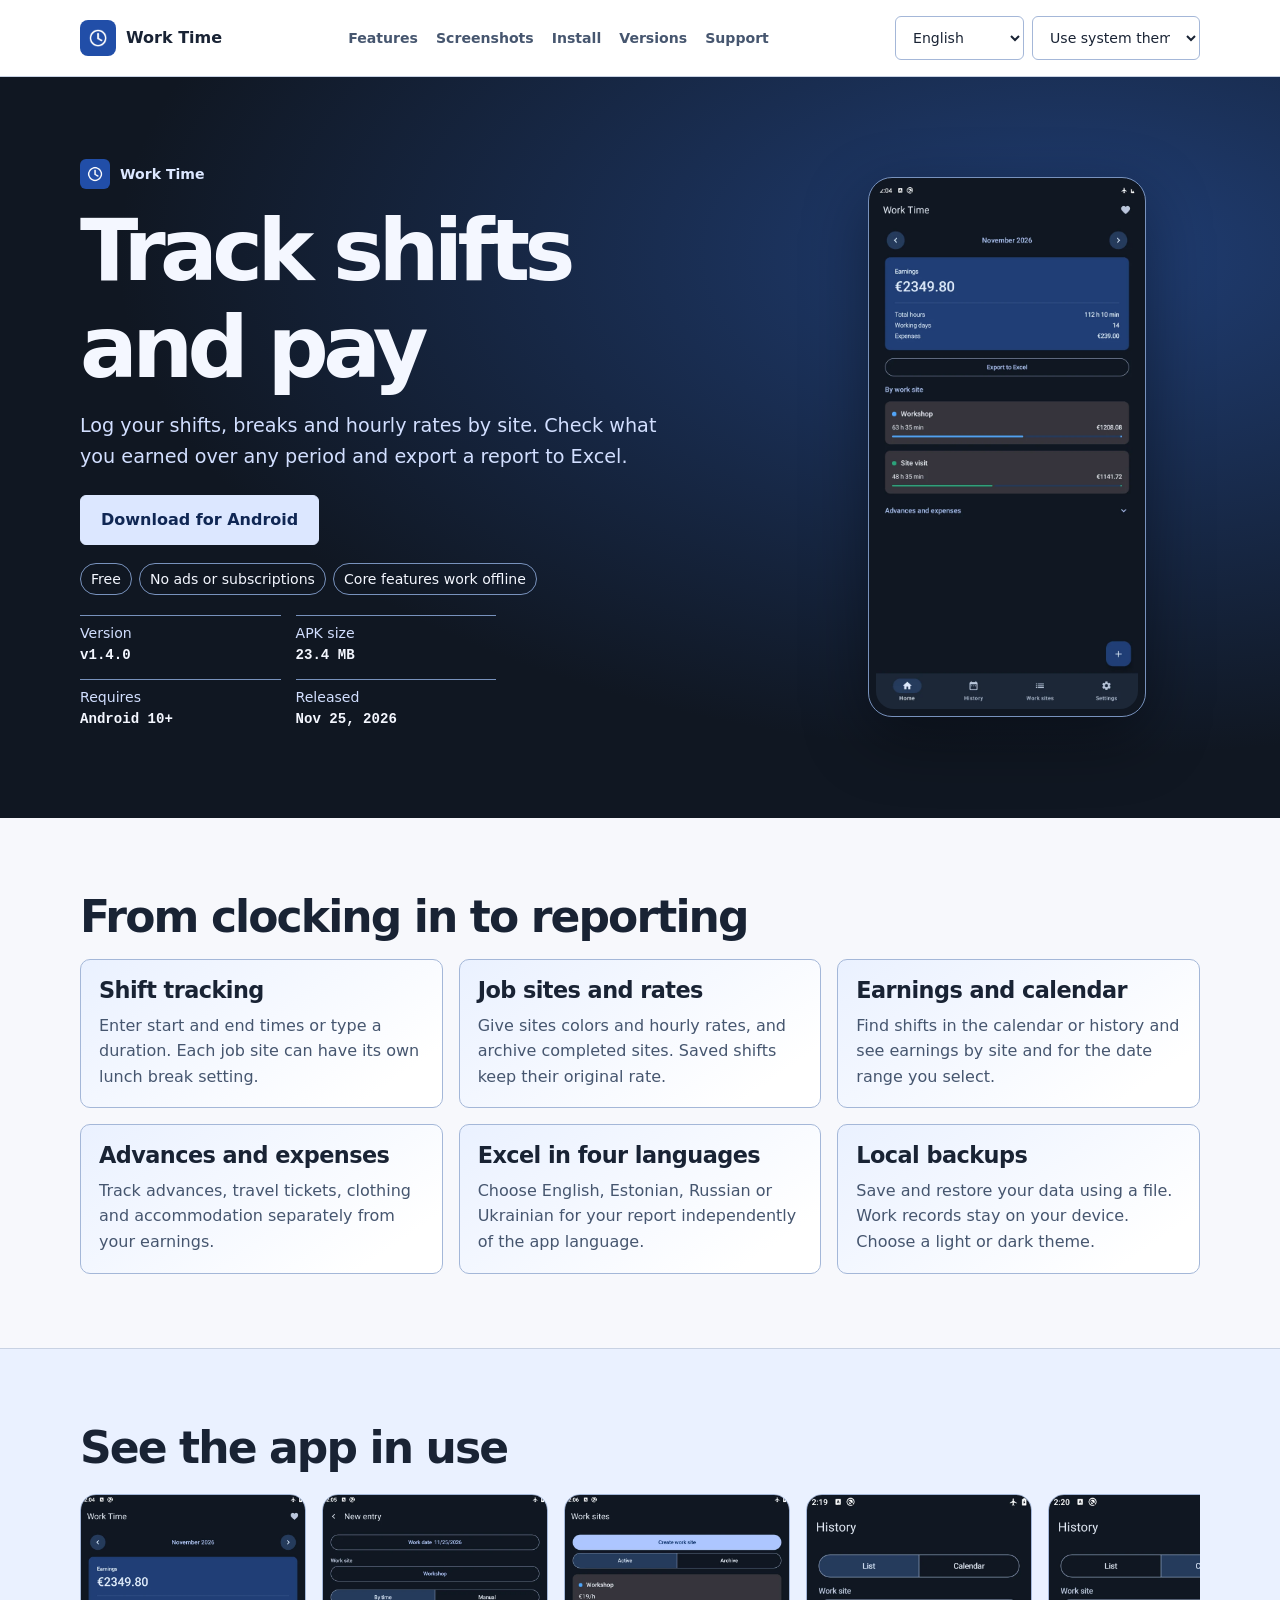
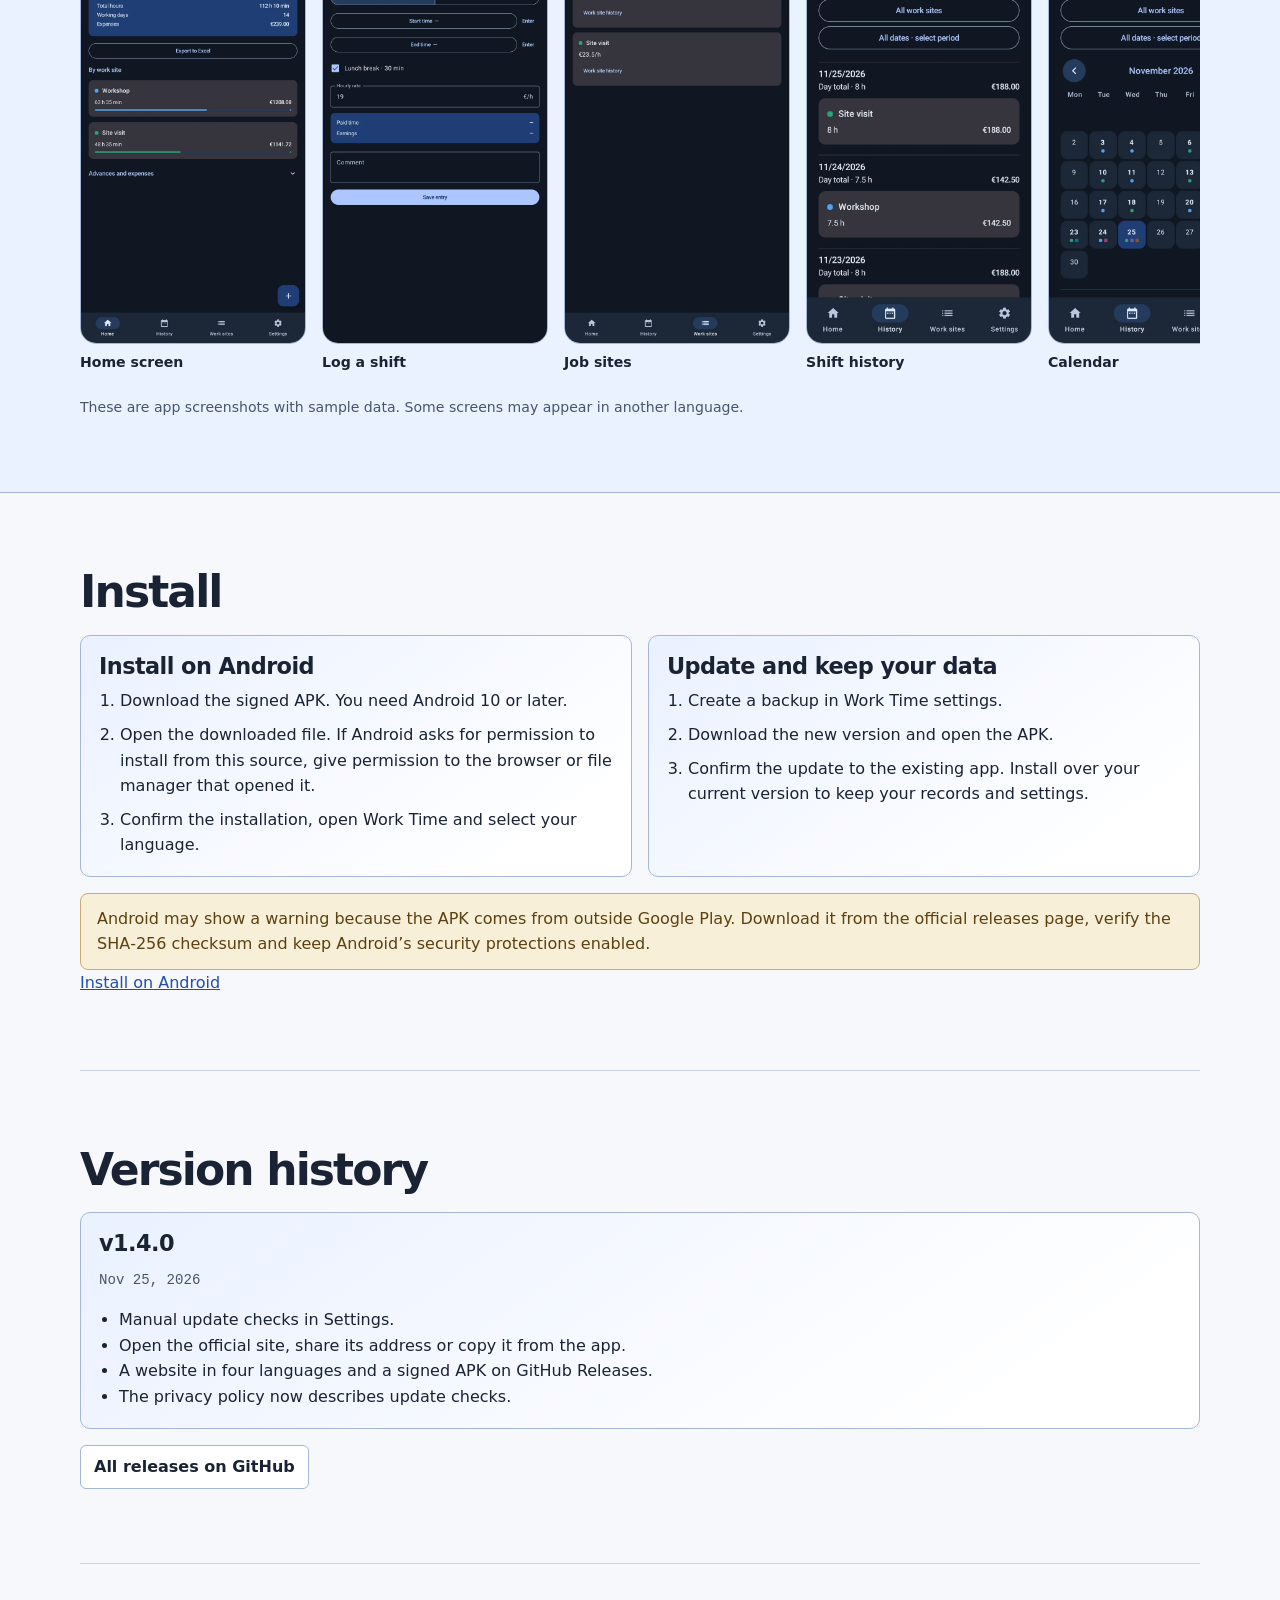
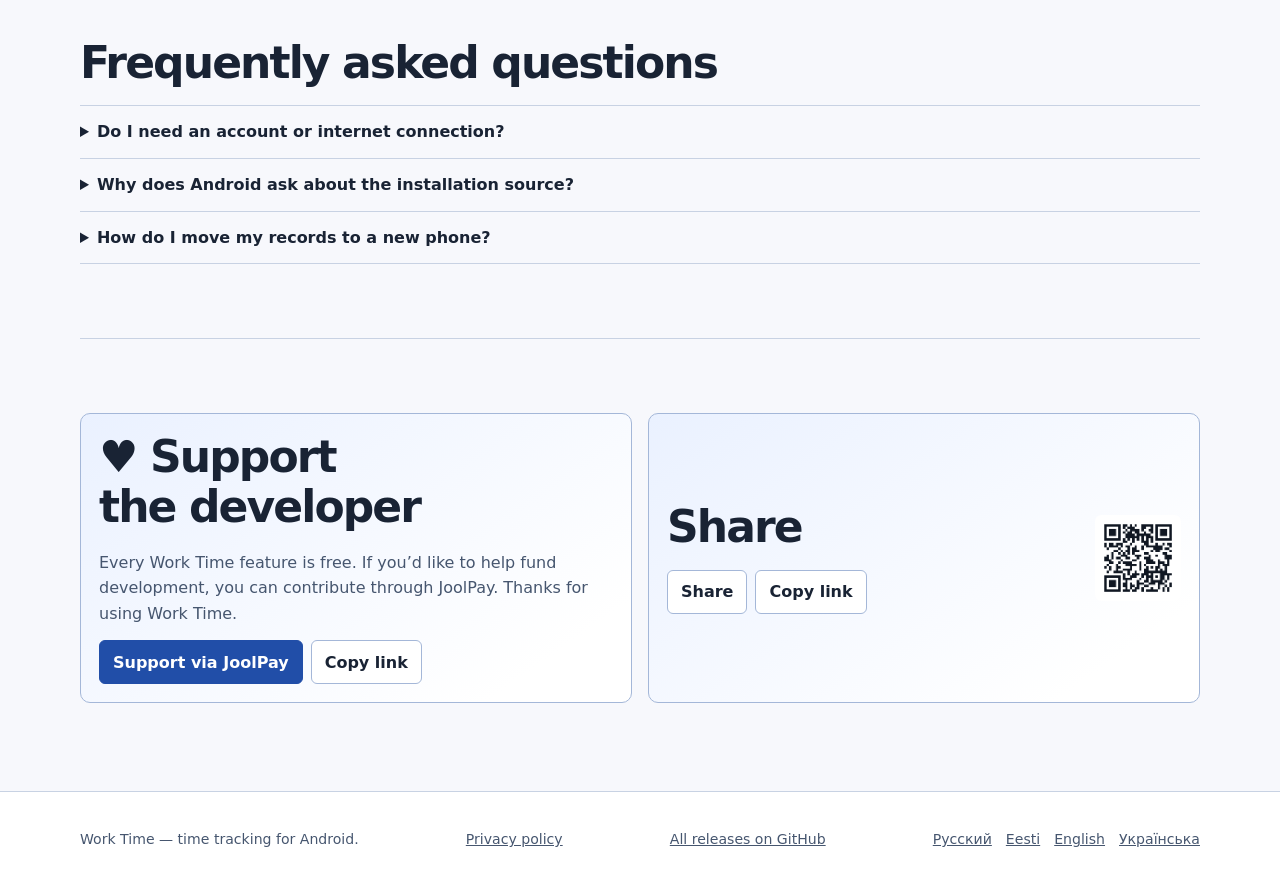
==== en/index.html @ 3ce5c1b2 "Publish Work Time v1.4.0" ====
<!doctype html>
<html lang="en" data-root="../" data-root-page="false" data-name="Work Time">
<head>
<meta charset="utf-8">
<meta name="viewport" content="width=device-width, initial-scale=1">
<title>Work Time · Android</title>
<meta name="description" content="A free Android app to track shifts, job sites and pay in euros, with Excel reports and file backups.">
<link rel="canonical" href="https://wolflingee.github.io/work-time/en/">
<link rel="alternate" hreflang="ru" href="https://wolflingee.github.io/work-time/ru/">
<link rel="alternate" hreflang="et" href="https://wolflingee.github.io/work-time/et/">
<link rel="alternate" hreflang="en" href="https://wolflingee.github.io/work-time/en/">
<link rel="alternate" hreflang="uk" href="https://wolflingee.github.io/work-time/uk/">
<link rel="alternate" hreflang="x-default" href="https://wolflingee.github.io/work-time/">
<meta property="og:type" content="website">
<meta property="og:title" content="Work Time · Android">
<meta property="og:description" content="A free Android app to track shifts, job sites and pay in euros, with Excel reports and file backups.">
<meta property="og:url" content="https://wolflingee.github.io/work-time/en/">
<meta property="og:image" content="https://wolflingee.github.io/work-time/assets/icons/social.png">
<meta property="og:image:alt" content="Home screen">
<meta name="twitter:card" content="summary_large_image">
<link rel="icon" type="image/png" href="../assets/icons/work-time.png">
<link rel="stylesheet" href="../assets/css/style.css">
<script src="../assets/js/app.js" defer></script>
</head>
<body>
<header class="topbar">
  <div class="shell topbar-row">
    <a class="brand" href="../en/"><img src="../assets/icons/work-time.png" width="36" height="36" alt="">Work Time</a>
    <nav><ul><li><a href="../en/#features">Features</a></li>
<li><a href="../en/#screenshots">Screenshots</a></li>
<li><a href="../en/#install">Install</a></li>
<li><a href="../en/#versions">Versions</a></li>
<li><a href="../en/#support">Support</a></li></ul></nav>
    <div class="preferences">
      <select id="site-language" aria-label="Site language"><option value="ru">Русский</option><option value="et">Eesti</option><option value="en" selected>English</option><option value="uk">Українська</option></select>
      <select id="site-theme" aria-label="Theme"><option value="system" selected>Use system theme</option><option value="light">Light</option><option value="dark">Dark</option></select>
    </div>
  </div>
</header>

<main>
<section class="hero">
  <div class="shell">
    <div>
      <div class="hero-app"><img src="../assets/icons/work-time.png" width="30" height="30" alt="">Work Time</div>
      <h1>Track shifts and pay</h1>
      <p>Log your shifts, breaks and hourly rates by site. Check what you earned over any period and export a report to Excel.</p>
      <a class="button primary" data-download href="https://github.com/wolflingEE/work-time/releases/latest/download/work-time.apk">Download for Android</a>
      <ul class="badges"><li>Free</li><li>No ads or subscriptions</li><li>Core features work offline</li></ul>
      <dl class="build-facts" hidden>
        <div><dt>Version</dt><dd data-fact="version"></dd></div><div><dt>APK size</dt><dd data-fact="size"></dd></div><div><dt>Requires</dt><dd data-fact="android"></dd></div><div><dt>Released</dt><dd data-fact="date"></dd></div>
      </dl>
      <p class="version-error" hidden>Version details are currently unavailable.</p>
    </div>
    <figure class="phone"><img src="../assets/screenshots/en/home.webp" fetchpriority="high" alt="Home screen"></figure>
  </div>
</section>
<section id="features" class="section shell">
  <h2>From clocking in to reporting</h2>
  <div class="grid"><article class="card"><h3>Shift tracking</h3><p>Enter start and end times or type a duration. Each job site can have its own lunch break setting.</p></article><article class="card"><h3>Job sites and rates</h3><p>Give sites colors and hourly rates, and archive completed sites. Saved shifts keep their original rate.</p></article><article class="card"><h3>Earnings and calendar</h3><p>Find shifts in the calendar or history and see earnings by site and for the date range you select.</p></article><article class="card"><h3>Advances and expenses</h3><p>Track advances, travel tickets, clothing and accommodation separately from your earnings.</p></article><article class="card"><h3>Excel in four languages</h3><p>Choose English, Estonian, Russian or Ukrainian for your report independently of the app language.</p></article><article class="card"><h3>Local backups</h3><p>Save and restore your data using a file. Work records stay on your device. Choose a light or dark theme.</p></article></div>
</section>
<section id="screenshots" class="section gallery-strip" aria-labelledby="gallery-title">
  <div class="shell">
    <h2 id="gallery-title">See the app in use</h2>
    <div class="gallery"><a href="../assets/screenshots/en/home.webp" data-gallery="Home screen"><img src="../assets/screenshots/en/home.webp" loading="lazy" decoding="async" alt=""><span>Home screen</span></a><a href="../assets/screenshots/en/entry.webp" data-gallery="Log a shift"><img src="../assets/screenshots/en/entry.webp" loading="lazy" decoding="async" alt=""><span>Log a shift</span></a><a href="../assets/screenshots/en/sites.webp" data-gallery="Job sites"><img src="../assets/screenshots/en/sites.webp" loading="lazy" decoding="async" alt=""><span>Job sites</span></a><a href="../assets/screenshots/en/history.webp" data-gallery="Shift history"><img src="../assets/screenshots/en/history.webp" loading="lazy" decoding="async" alt=""><span>Shift history</span></a><a href="../assets/screenshots/en/calendar.webp" data-gallery="Calendar"><img src="../assets/screenshots/en/calendar.webp" loading="lazy" decoding="async" alt=""><span>Calendar</span></a><a href="../assets/screenshots/en/statistics.webp" data-gallery="Statistics"><img src="../assets/screenshots/en/statistics.webp" loading="lazy" decoding="async" alt=""><span>Statistics</span></a><a href="../assets/screenshots/en/excel.webp" data-gallery="Excel export"><img src="../assets/screenshots/en/excel.webp" loading="lazy" decoding="async" alt=""><span>Excel export</span></a><a href="../assets/screenshots/en/settings.webp" data-gallery="Settings"><img src="../assets/screenshots/en/settings.webp" loading="lazy" decoding="async" alt=""><span>Settings</span></a><a href="../assets/screenshots/ru/language.webp" data-gallery="Language selection"><img src="../assets/screenshots/ru/language.webp" loading="lazy" decoding="async" alt=""><span>Language selection</span></a></div>
    <p class="gallery-note">These are app screenshots with sample data. Some screens may appear in another language.</p>
  </div>
</section>
<dialog id="gallery-dialog" aria-labelledby="enlarged-title">
  <div class="dialog-head"><strong id="enlarged-title"></strong><form method="dialog"><button class="copy">Close</button></form></div>
  <img alt="">
</dialog>
<section id="install" class="section shell">
  <h2>Install</h2>
  
    <div class="grid two">
      <article class="card"><h3>Install on Android</h3><ol class="steps"><li>Download the signed APK. You need Android 10 or later.</li><li>Open the downloaded file. If Android asks for permission to install from this source, give permission to the browser or file manager that opened it.</li><li>Confirm the installation, open Work Time and select your language.</li></ol></article>
      <article class="card"><h3>Update and keep your data</h3><ol class="steps"><li>Create a backup in Work Time settings.</li><li>Download the new version and open the APK.</li><li>Confirm the update to the existing app. Install over your current version to keep your records and settings.</li></ol></article>
    </div>
    <p class="notice">Android may show a warning because the APK comes from outside Google Play. Download it from the official releases page, verify the SHA‑256 checksum and keep Android’s security protections enabled.</p>
  <a href="../installation/en.html">Install on Android</a>
</section>
<section id="versions" class="section shell">
  <h2>Version history</h2>
  <div class="release-list"></div>
  <a class="button" href="https://github.com/wolflingEE/work-time/releases">All releases on GitHub</a>
</section>
<section class="section shell">
  <h2>Frequently asked questions</h2>
  <details><summary>Do I need an account or internet connection?</summary><p>Work Time requires no account. Shifts, calculations, Excel exports and backups work offline. Internet access is needed to check for an update manually, download the APK or open an external page.</p></details><details><summary>Why does Android ask about the installation source?</summary><p>The APK is distributed via GitHub Releases. Android may ask for permission for the browser or file manager that opens it.</p></details><details><summary>How do I move my records to a new phone?</summary><p>Create a backup in Settings, transfer the file to your new phone and restore it in Work Time.</p></details>
</section>

<section id="support" class="section shell">
  <div class="grid two">
    <article class="card">
      <h2><span aria-hidden="true">♥</span> Support the developer</h2>
      <p>Every Work Time feature is free. If you’d like to help fund development, you can contribute through JoolPay. Thanks for using Work Time.</p>
      <div class="actions">
        <a class="button primary" href="https://joolpay.com/#/payment/ba69f9a6-fa85-462e-a7bc-d39e3129b161" rel="noopener">Support via JoolPay</a>
        <button class="copy" data-copy="https://joolpay.com/#/payment/ba69f9a6-fa85-462e-a7bc-d39e3129b161">Copy link</button>
      </div>
    </article>
    
<article class="card share-card">
  <div>
    <h2>Share</h2>
    <div class="actions">
      <button class="copy" data-share="https://wolflingee.github.io/work-time/">Share</button>
      <button class="copy" data-copy="https://wolflingee.github.io/work-time/">Copy link</button>
    </div>
  </div>
  <img src="../assets/icons/site-qr.png" width="86" height="86" alt="QR code for the official Work Time website">
</article>
  </div>
  <p class="status" id="site-status" role="status" data-copied="Link copied." data-failed="Couldn’t copy the link. Copy the address from your browser’s address bar."></p>
</section>
</main>
<footer>
  <div class="shell footer-row">
    <span>Work Time — time tracking for Android.</span>
    <a href="../privacy/en.html">Privacy policy</a>
    <a href="https://github.com/wolflingEE/work-time/releases">All releases on GitHub</a>
    <div class="lang-links"><a lang="ru" hreflang="ru" href="../ru/">Русский</a><a lang="et" hreflang="et" href="../et/">Eesti</a><a lang="en" hreflang="en" href="../en/">English</a><a lang="uk" hreflang="uk" href="../uk/">Українська</a></div>
  </div>
</footer>
</body>
</html>
---- assets/css/style.css ----
:root {
  color-scheme: light;
  --bg: #f7f8fc;
  --bg-highlight: #fff;
  --surface-control: #e5eaf3;
  --surface-field: #fff;
  --line: #c8d2e3;
  --text: #192334;
  --muted: #46566f;
  --accent: #214ea8;
  --accent-ink: #fff;
  --section-accent: #214ea8;
  --section-border: #a4b7d8;
  --section-surface: #eaf1ff;
  --notice-bg: #f8efd9;
  --notice-border: #caab70;
  --notice-text: #5b410f;
  --hero-bg: #203e75;
  --hero-deep: #101722;
  --hero-text: #f4f7ff;
  --hero-muted: #d2dfff;
  --hero-line: #7892bd;
  --hero-accent: #dce7ff;
  --hero-accent-ink: #102754;
  --font-ui: Inter, ui-sans-serif, system-ui, -apple-system, "Segoe UI", sans-serif;
  --font-mono: ui-monospace, Consolas, "Liberation Mono", monospace;
  --font-section: 1.4rem;
  --font-small: .88rem;
  --space-2: 8px;
  --space-3: 12px;
  --space-4: 16px;
  --card-padding: 18px;
  --radius-control: 6px;
  --radius-card: 10px;
  --radius-inset: 8px;
  --touch-height: 44px;
  --shell-width: 1120px;
}
@media (prefers-color-scheme: dark) {
  :root:not([data-theme]) {
    color-scheme: dark;
    --bg: #101722; --bg-highlight: #19263a; --surface-control: #243044;
    --surface-field: #131d2c; --line: #3f506b; --text: #e3eaf6; --muted: #bac7dd;
    --accent: #adc6ff; --accent-ink: #082d6c; --section-accent: #adc6ff;
    --section-border: #40577c; --section-surface: #1c2737;
    --notice-bg: #292419; --notice-border: #665432; --notice-text: #f3d289;
  }
}
:root[data-theme="dark"] {
  color-scheme: dark;
  --bg: #101722; --bg-highlight: #19263a; --surface-control: #243044;
  --surface-field: #131d2c; --line: #3f506b; --text: #e3eaf6; --muted: #bac7dd;
  --accent: #adc6ff; --accent-ink: #082d6c; --section-accent: #adc6ff;
  --section-border: #40577c; --section-surface: #1c2737;
  --notice-bg: #292419; --notice-border: #665432; --notice-text: #f3d289;
}
* { box-sizing: border-box; }
[hidden] { display: none !important; }
html { scroll-padding-top: 16px; }
body { margin: 0; background: var(--bg); color: var(--text); font: 1rem/1.6 var(--font-ui); }
img { display: block; max-width: 100%; }
a { color: var(--accent); }
a:hover { text-decoration: none; }
button, select, input { font: inherit; }
:focus-visible { outline: 2px solid var(--accent); outline-offset: 3px; }
.shell { width: min(var(--shell-width), calc(100% - 48px)); margin-inline: auto; }
.topbar { background: var(--bg-highlight); border-bottom: 1px solid var(--line); }
.topbar-row { display: flex; align-items: center; justify-content: space-between; gap: var(--space-4); padding-block: 16px; }
.brand { display: inline-flex; align-items: center; gap: 10px; color: var(--text); text-decoration: none; font-weight: 750; line-height: 1.2; }
.brand img { width: 36px; height: 36px; border-radius: var(--radius-inset); }
nav ul { display: flex; flex-wrap: wrap; align-items: center; gap: 18px; padding: 0; margin: 0; list-style: none; }
nav a { font-size: var(--font-small); color: var(--muted); text-decoration: none; font-weight: 650; }
nav a:hover { color: var(--accent); }
.preferences { display: flex; flex-wrap: wrap; gap: var(--space-2); }
select, .button, button.copy {
  min-height: var(--touch-height); border: 1px solid var(--section-border); border-radius: var(--radius-control);
  background: var(--surface-field); color: var(--text); padding: 0 13px;
}
select { max-width: 10.5rem; font-size: var(--font-small); cursor: pointer; }
.button, button.copy { display: inline-flex; align-items: center; justify-content: center; font-weight: 650; text-decoration: none; cursor: pointer; text-align: center; }
.button:hover, button.copy:hover { border-color: var(--accent); background: var(--surface-control); }
.button.primary { background: var(--accent); border-color: var(--accent); color: var(--accent-ink); }
.button.primary:hover { filter: brightness(1.09); }
.button[aria-disabled="true"] { opacity: .6; cursor: default; pointer-events: none; }
.hero { background: radial-gradient(ellipse at 84% 24%, var(--hero-bg), transparent 63%), var(--hero-deep); color: var(--hero-text); overflow: hidden; }
.hero .shell { display: grid; grid-template-columns: 1.25fr .75fr; gap: clamp(24px,7vw,96px); align-items: center; padding-block: clamp(38px,7vw,82px); }
.hero-app { display: flex; gap: 10px; align-items: center; color: var(--hero-accent); font-size: var(--font-small); font-weight: 750; }
.hero-app img { width: 30px; height: 30px; border-radius: var(--radius-control); }
h1, h2, h3 { line-height: 1.13; text-wrap: balance; }
h1 { margin: 14px 0 15px; font-size: clamp(2.8rem,6.7vw,5.35rem); letter-spacing: -.065em; }
h2 { margin: 0 0 18px; font-size: clamp(1.8rem,3.7vw,2.75rem); letter-spacing: -.043em; }
h3 { margin: 0 0 9px; font-size: var(--font-section); letter-spacing: -.025em; }
.hero p { margin: 0 0 22px; max-width: 38rem; font-size: clamp(1rem,1.6vw,1.2rem); color: var(--hero-muted); }
.hero .button.primary { background: var(--hero-accent); color: var(--hero-accent-ink); border-color: var(--hero-accent); padding-inline: 20px; min-height: 50px; }
.hero :focus-visible { outline-color: var(--hero-accent); }
.badges { list-style: none; display: flex; flex-wrap: wrap; gap: 7px; margin: 18px 0 0; padding: 0; }
.badges li { border: 1px solid var(--hero-line); border-radius: 100px; color: var(--hero-text); padding: 4px 10px; font-size: var(--font-small); }
.build-facts { display: grid; grid-template-columns: repeat(2,minmax(0,1fr)); gap: 7px 15px; max-width: 26rem; margin: 20px 0 0; }
.build-facts div { border-top: 1px solid var(--hero-line); padding-block: 6px; }
.build-facts dt { color: var(--hero-muted); font-size: var(--font-small); }
.build-facts dd { margin: 0; font: 600 .88rem/1.5 var(--font-mono); }
.hero p.version-error { margin: 14px 0 0; font-size: var(--font-small); }
.phone { border: 1px solid var(--hero-line); border-radius: 24px; padding: 7px; margin: 0 auto; width: min(100%, 278px); background: var(--hero-deep); filter: drop-shadow(0 21px 32px #0006); }
.phone img { border-radius: 18px; width: 100%; height: auto; }
main .section { padding-block: clamp(34px,6vw,74px); }
.section + .section, .gallery-strip + .section { border-top: 1px solid var(--line); }
.grid { display: grid; grid-template-columns: repeat(3,minmax(0,1fr)); gap: var(--space-4); }
.grid.two { grid-template-columns: repeat(2,minmax(0,1fr)); }
.card {
  border: 1px solid var(--section-border); border-radius: var(--radius-card);
  background: linear-gradient(145deg,var(--section-surface),var(--bg-highlight) 85%);
  padding: var(--card-padding);
}
.card p { color: var(--muted); margin: 0; }
.gallery-strip { background: var(--section-surface); border-block: 1px solid var(--section-border); }
.gallery { display: grid; grid-auto-flow: column; grid-auto-columns: clamp(141px,23vw,226px); gap: var(--space-4); overflow-x: auto; padding: 4px 4px 14px; scroll-snap-type: inline proximity; }
.gallery a { display: flex; flex-direction: column; scroll-snap-align: start; min-width: 0; gap: 7px; color: var(--text); text-decoration: none; font-weight: 650; font-size: var(--font-small); }
.gallery a:hover { color: var(--accent); }
.gallery a img { width: 100%; height: auto; background: var(--surface-field); border: 1px solid var(--section-border); border-radius: 16px; }
.gallery-note { margin: 8px 0 0; color: var(--muted); font-size: var(--font-small); }
dialog { border: 1px solid var(--section-border); border-radius: var(--radius-card); max-width: min(95vw,520px); max-height: 94vh; padding: 10px; background: var(--bg); color: var(--text); }
dialog::backdrop { background: #090f1dd9; }
dialog img { margin-inline: auto; max-height: 78vh; width: auto; height: auto; }
.dialog-head { display: flex; align-items: center; justify-content: space-between; gap: var(--space-4); margin-bottom: 10px; }
.steps { margin: 0; padding-inline-start: 21px; }
.steps li+li { margin-top: 8px; }
.notice { margin: 16px 0 0; padding: 12px 16px; border: 1px solid var(--notice-border); background: var(--notice-bg); color: var(--notice-text); border-radius: var(--radius-inset); }
details { border-top: 1px solid var(--line); padding: 13px 0; }
details:last-child { border-bottom: 1px solid var(--line); }
summary { cursor: pointer; font-weight: 680; }
details p { color: var(--muted); margin-bottom: 0; padding-inline-start: 17px; }
.release-list { display: grid; gap: var(--space-3); margin-bottom: 16px; }
.release-list time { color: var(--muted); font: var(--font-small)/1.5 var(--font-mono); }
.release-list ul { margin-bottom: 0; padding-inline-start: 20px; }
.actions { display: flex; flex-wrap: wrap; align-items: center; gap: var(--space-2); margin-top: 14px; }
.share-card { display: grid; grid-template-columns: 1fr auto; align-items: center; gap: var(--space-4); }
.share-card img { width: 86px; height: 86px; border-radius: var(--radius-control); }
.status { color: var(--muted); font-size: var(--font-small); margin-bottom: 0; }
footer { border-top: 1px solid var(--line); background: var(--bg-highlight); }
.footer-row { display: flex; align-items: center; justify-content: space-between; flex-wrap: wrap; gap: var(--space-3); padding-block: 24px; font-size: var(--font-small); color: var(--muted); }
.footer-row a { color: var(--muted); }
.text-page { max-width: 820px; }
.text-page h1 { font-size: clamp(2.3rem,6vw,3.6rem); margin-bottom: 25px; }
.text-page h2 { font-size: 1.5rem; margin-top: 26px; }
.text-page p { color: var(--muted); }
.lang-links { display: flex; flex-wrap: wrap; gap: 14px; padding: 12px 0; }
@media (max-width: 920px) {
  .topbar-row { flex-wrap: wrap; }
  .topbar nav { order: 3; width: 100%; }
}
@media (max-width: 690px) {
  .shell { width: calc(100% - 28px); }
  .hero .shell { grid-template-columns: 1fr; gap: 30px; }
  .phone { width: min(70%,230px); }
  .grid, .grid.two { grid-template-columns: 1fr; }
  .gallery { grid-auto-columns: 48%; }
}
@media (prefers-reduced-motion: no-preference) {
  .button, a, select { transition: background-color .16s, color .16s, border-color .16s; }
}
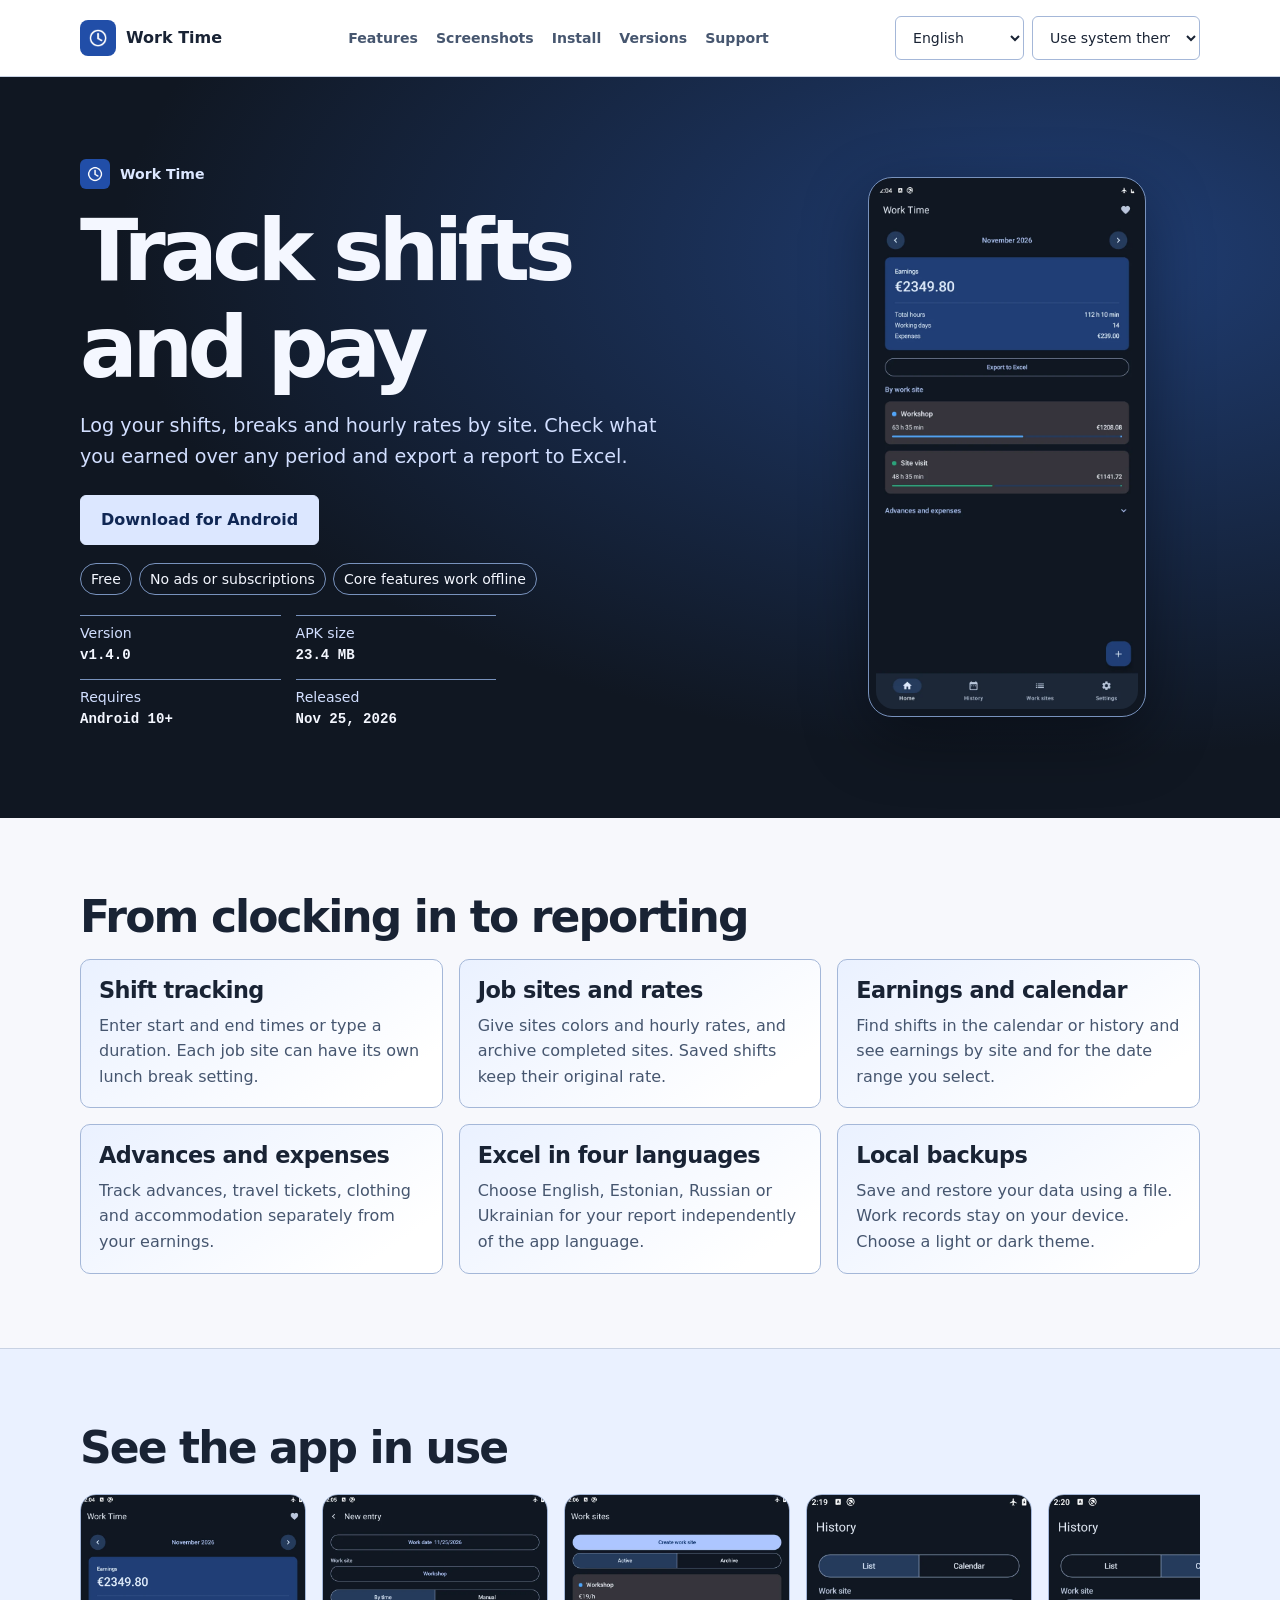
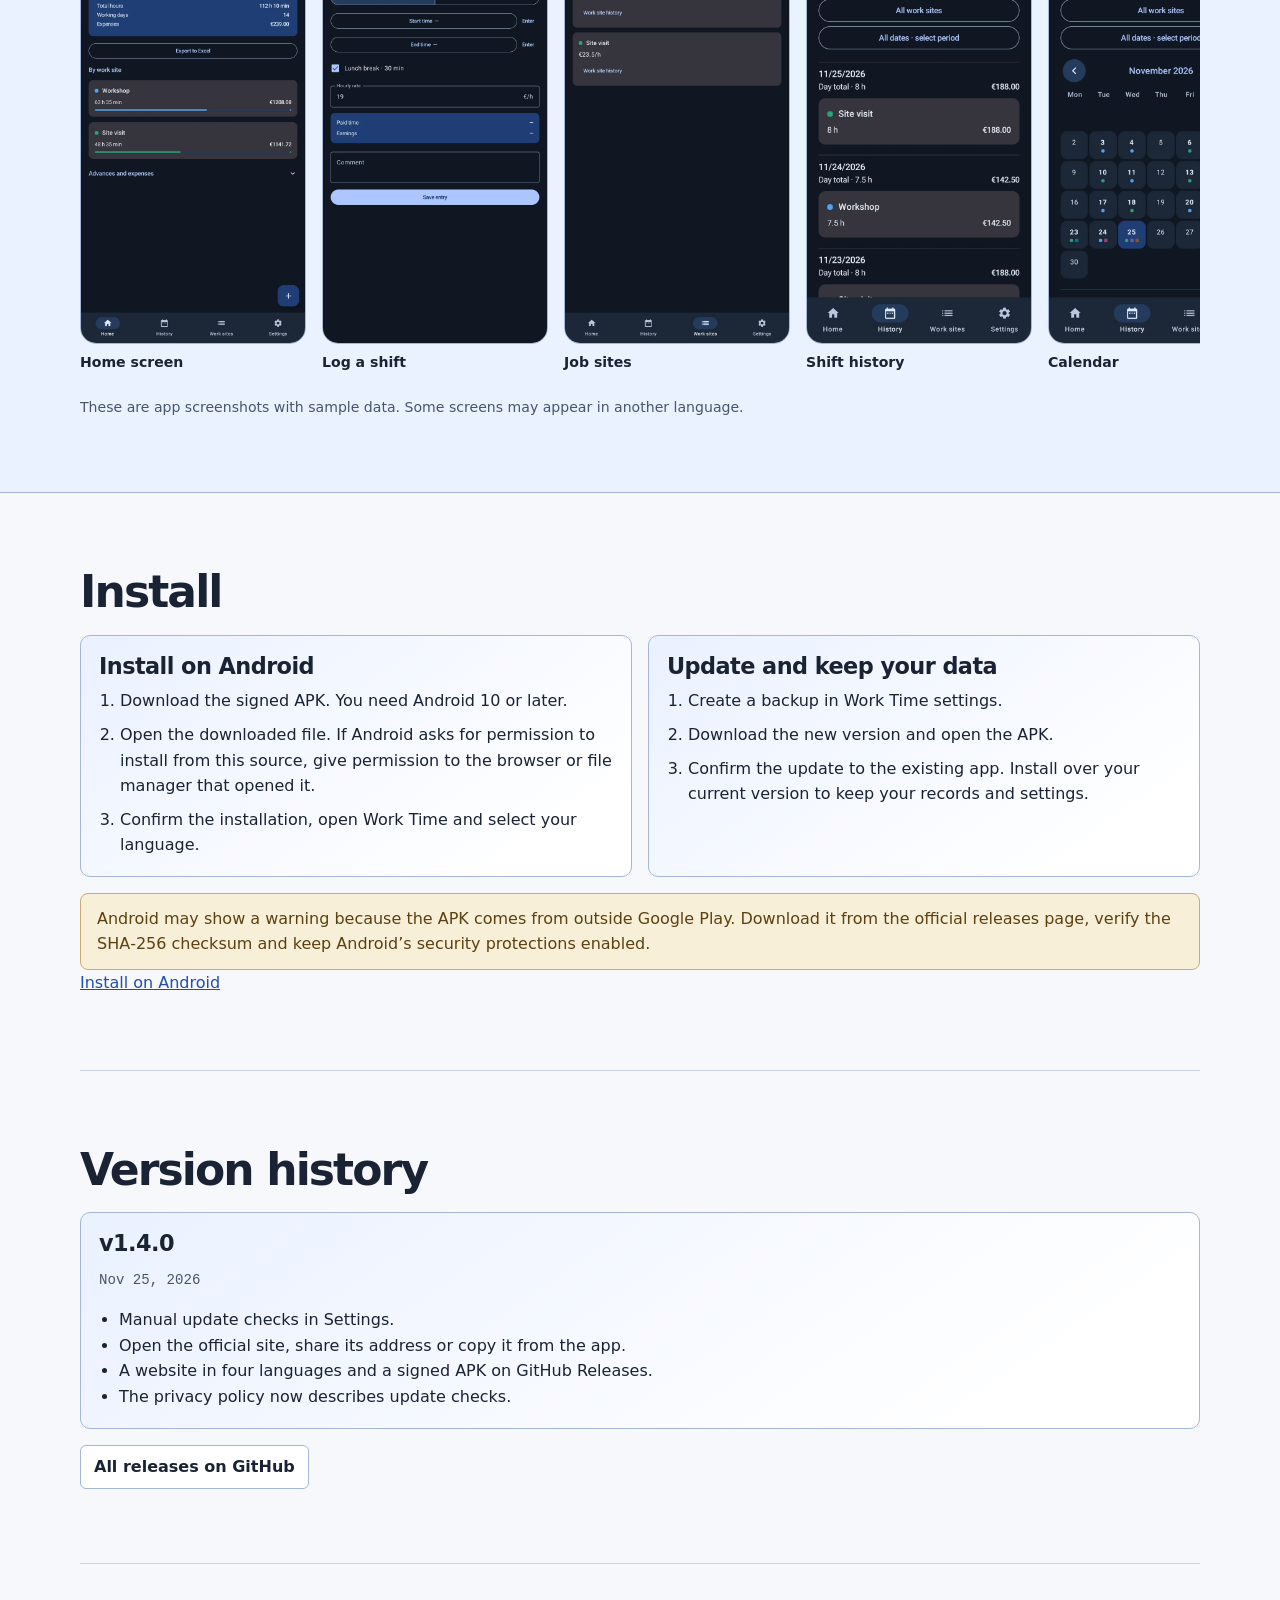
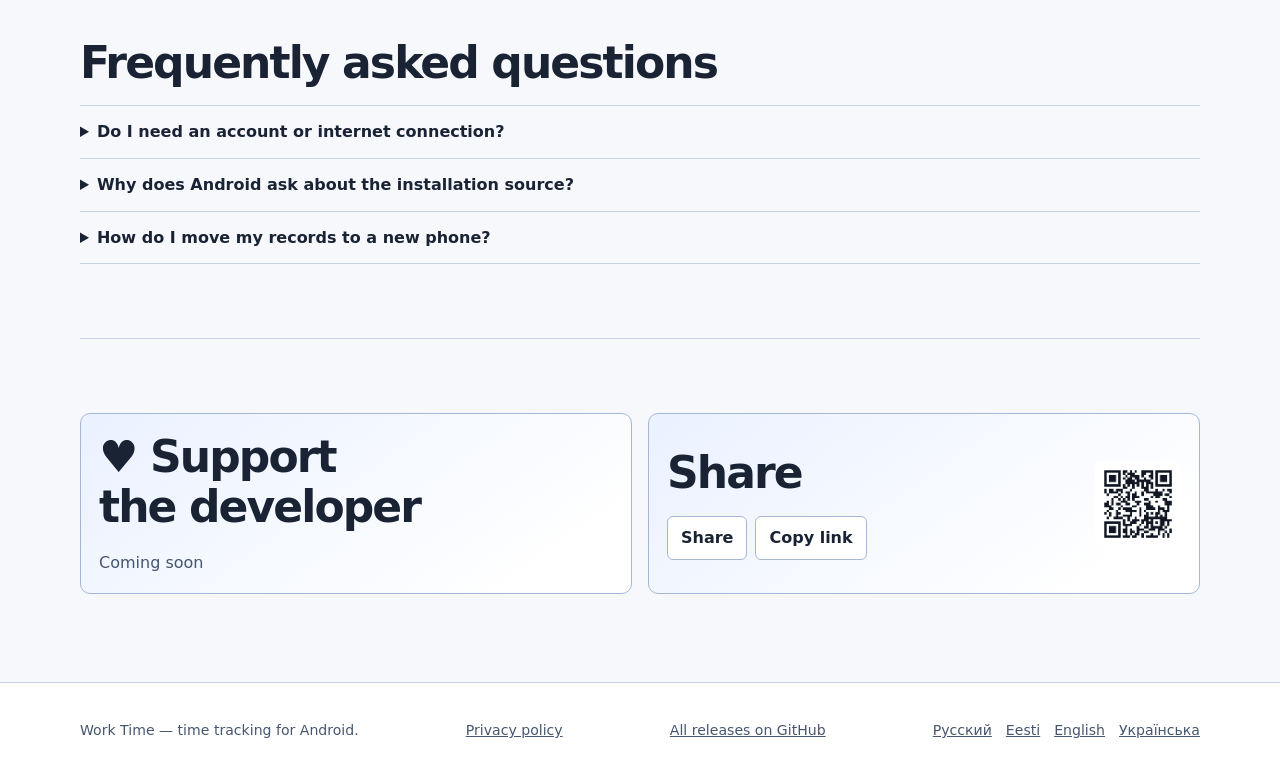
==== commit 05938320: "Mark voluntary support as coming soon" ====
--- a/en/index.html
+++ b/en/index.html
@@ -94,11 +94,7 @@
   <div class="grid two">
     <article class="card">
       <h2><span aria-hidden="true">♥</span> Support the developer</h2>
-      <p>Every Work Time feature is free. If you’d like to help fund development, you can contribute through JoolPay. Thanks for using Work Time.</p>
-      <div class="actions">
-        <a class="button primary" href="https://joolpay.com/#/payment/ba69f9a6-fa85-462e-a7bc-d39e3129b161" rel="noopener">Support via JoolPay</a>
-        <button class="copy" data-copy="https://joolpay.com/#/payment/ba69f9a6-fa85-462e-a7bc-d39e3129b161">Copy link</button>
-      </div>
+      <p>Coming soon</p>
     </article>
     
 <article class="card share-card">
--- a/assets/css/style.css
+++ b/assets/css/style.css
@@ -92,6 +92,7 @@
 h3 { margin: 0 0 9px; font-size: var(--font-section); letter-spacing: -.025em; }
 .hero p { margin: 0 0 22px; max-width: 38rem; font-size: clamp(1rem,1.6vw,1.2rem); color: var(--hero-muted); }
 .hero .button.primary { background: var(--hero-accent); color: var(--hero-accent-ink); border-color: var(--hero-accent); padding-inline: 20px; min-height: 50px; }
+.hero p.download-count { margin: 8px 0 0; font-size: var(--font-small); }
 .hero :focus-visible { outline-color: var(--hero-accent); }
 .badges { list-style: none; display: flex; flex-wrap: wrap; gap: 7px; margin: 18px 0 0; padding: 0; }
 .badges li { border: 1px solid var(--hero-line); border-radius: 100px; color: var(--hero-text); padding: 4px 10px; font-size: var(--font-small); }
